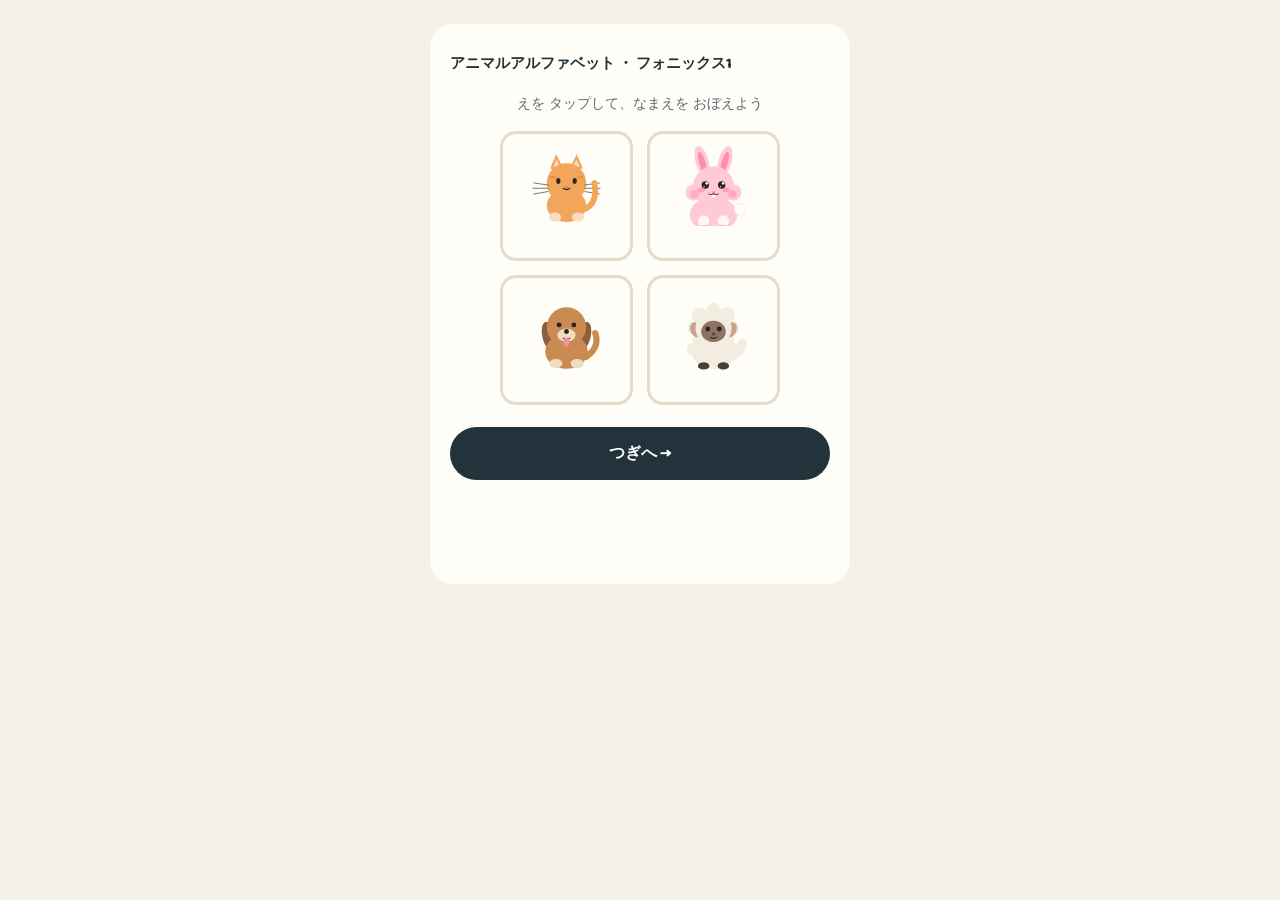
==== animal-alphabet.html @ f4f2beb2 "Add files via upload" ====
<!DOCTYPE html>
<html lang="ja">
<head>
<meta charset="UTF-8" />
<meta name="viewport" content="width=device-width, initial-scale=1.0" />
<title>アニマルアルファベット | AIこども英語教育 プロトタイプ</title>
<link rel="stylesheet" href="style.css" />
<style>
  .aa-grid {
    display: grid;
    grid-template-columns: 1fr 1fr;
    grid-auto-rows: minmax(110px, auto);
    gap: 14px;
    width: 280px;
    margin: 0 auto 22px;
  }
  .aa-card {
    border: 3px solid #E2DCCB;
    border-radius: 16px;
    background: #FFFDF7;
    cursor: pointer;
    padding: 10px 6px 8px;
    display: flex;
    flex-direction: column;
    align-items: center;
    justify-content: center;
    min-height: 110px;
  }
  .aa-card svg { width: 100%; max-height: 82px; display: block; }
  .aa-card.done { border-color: #2E7D32; background: #EAF7EC; }
  .aa-letters {
    font-family: 'Baloo 2', sans-serif;
    font-weight: 800;
    font-size: 16px;
    letter-spacing: 2px;
    color: #22333B;
    min-height: 22px;
    margin-top: 2px;
  }
  .aa-animal-btn {
    border: 3px solid #E2DCCB;
    border-radius: 16px;
    background: #FFFDF7;
    cursor: pointer;
    padding: 8px;
    min-height: 110px;
    display: flex;
    align-items: center;
    justify-content: center;
  }
  .aa-animal-btn svg { width: 100%; max-height: 100px; display: block; }
  .aa-animal-btn.wrong-shake { animation: shakeX 0.4s ease; border-color: #FF6B6B; }
  .aa-animal-btn.correct-flash { border-color: #2E7D32; background: #EAF7EC; }
  .aa-letter-tile {
    padding: 10px 16px;
    border-radius: 14px;
    border: none;
    color: white;
    font-family: 'Baloo 2', sans-serif;
    font-weight: 800;
    font-size: 20px;
    cursor: pointer;
    background: #06AED5;
    box-shadow: 0 4px 0 rgba(0,0,0,0.12);
  }
  .aa-built-letter {
    font-family: 'Baloo 2', sans-serif;
    font-weight: 800;
    font-size: 20px;
    color: white;
    background: #06AED5;
    border-radius: 10px;
    padding: 6px 12px;
  }
  .aa-big-letter {
    font-family: 'Baloo 2', sans-serif;
    font-weight: 800;
    font-size: 56px;
    color: #FF6B6B;
    text-align: center;
    margin-bottom: 6px;
  }
</style>
</head>
<body>

<div class="card" id="app">
  <div class="confetti-layer" id="confetti"></div>

  <div class="card-header">
    <span class="card-title">アニマルアルファベット ・ フォニックス1</span>
    <div class="stars" id="stars"></div>
  </div>

  <!-- ① たんごレッスン -->
  <div class="phase fade-in" data-phase="vocab">
    <p class="subtitle">えを タップして、なまえを おぼえよう</p>
    <div class="aa-grid" id="vocabGrid"></div>
    <button id="toSpellBtn" class="btn-primary" style="margin-top:6px;">つぎへ →</button>
  </div>

  <!-- ② スペリングクイズ -->
  <div class="phase fade-in hidden" data-phase="spell">
    <p class="subtitle">レターを ならべて つづりを かんせいさせよう</p>
    <div id="spellAnimal" style="width:110px; height:110px; margin:0 auto 10px;"></div>
    <div id="spellBuilt" style="min-height:46px; display:flex; flex-wrap:wrap; gap:6px; justify-content:center; align-items:center; margin-bottom:14px; padding:10px 12px; background:#FFFDF7; border:2px dashed #E2DCCB; border-radius:16px;"></div>
    <div id="spellTray" style="display:flex; flex-wrap:wrap; gap:10px; justify-content:center; margin-bottom:18px;"></div>
    <div id="spellFeedback"></div>
  </div>

  <!-- ③ アルファベット逆引きクイズ -->
  <div class="phase fade-in hidden" data-phase="reverse">
    <p class="subtitle">この もじから はじまる どうぶつは どれ？</p>
    <div class="aa-big-letter" id="reverseLetter"></div>
    <div class="aa-grid" id="reverseGrid"></div>
    <div id="reverseFeedback"></div>
  </div>

  <!-- 完了 -->
  <div class="phase fade-in hidden" data-phase="done" style="padding-top:20px;">
    <div class="pulse-2x" style="font-size:64px; margin-bottom:12px;">🎉</div>
    <div class="done-title" style="color:#FF6B6B;">アルファベットマスター！</div>
    <div class="done-sub">4つの どうぶつの なまえを おぼえたね</div>
    <div class="stars" id="starsDone" style="justify-content:center;"></div>
    <button id="restartBtn" class="btn-outline-teal" style="margin-top:26px;">もう一度あそぶ</button>
  </div>
</div>

<script src="common.js"></script>
<script src="animal-alphabet.js"></script>
</body>
</html>
---- style.css ----
@import url('https://fonts.googleapis.com/css2?family=Baloo+2:wght@500;700;800&family=Nunito:wght@600;800&display=swap');

* { box-sizing: border-box; }

html, body {
  margin: 0;
  padding: 0;
  background: #F5F1E8;
  font-family: 'Baloo 2', 'Nunito', 'Hiragino Maru Gothic ProN', sans-serif;
  color: #22333B;
}

a { color: inherit; }

.card {
  background: #FFFDF7;
  min-height: 560px;
  border-radius: 24px;
  padding: 28px 20px 32px;
  max-width: 420px;
  margin: 24px auto;
  box-sizing: border-box;
  position: relative;
  overflow: hidden;
}

.card-header {
  display: flex;
  justify-content: space-between;
  align-items: center;
  margin-bottom: 18px;
}

.card-title {
  font-weight: 700;
  font-size: 15px;
  color: #22333B;
}

.stars { display: flex; gap: 4px; }
.stars svg { display: block; }

.phase { text-align: center; }
.hidden { display: none !important; }

rt {
  font-size: 0.55em;
  color: #8A8378;
  font-weight: 600;
  user-select: none;
}

.subtitle {
  font-family: 'Nunito', sans-serif;
  color: #5C6B73;
  font-size: 14px;
  margin: 0 0 18px;
}

.btn-primary {
  width: 100%;
  background: #22333B;
  color: white;
  border: none;
  border-radius: 999px;
  padding: 14px 0;
  font-family: 'Baloo 2', sans-serif;
  font-weight: 700;
  font-size: 16px;
  display: flex;
  align-items: center;
  justify-content: center;
  gap: 8px;
  cursor: pointer;
}

.btn-outline-teal {
  background: #F0FBFB;
  border: 2px solid #06AED5;
  border-radius: 999px;
  padding: 10px 20px;
  display: inline-flex;
  align-items: center;
  gap: 8px;
  cursor: pointer;
  font-family: 'Nunito', sans-serif;
  font-weight: 800;
  color: #06AED5;
}

.btn-outline-gold {
  background: #FFF3D6;
  border: 2px solid #FFC43D;
  border-radius: 999px;
  padding: 12px 26px;
  display: inline-flex;
  align-items: center;
  gap: 10px;
  cursor: pointer;
  font-family: 'Nunito', sans-serif;
  font-weight: 800;
  color: #8A6D1B;
}

.btn-outline-coral {
  background: #FDEDEA;
  border: 2px solid #FF6B6B;
  border-radius: 999px;
  padding: 10px 22px;
  display: inline-flex;
  align-items: center;
  gap: 8px;
  cursor: pointer;
  font-family: 'Nunito', sans-serif;
  font-weight: 800;
  color: #C1440E;
}

.feedback-row {
  display: flex;
  align-items: center;
  justify-content: center;
  gap: 8px;
  font-family: 'Baloo 2', sans-serif;
  font-weight: 700;
  font-size: 16px;
  margin-bottom: 18px;
}
.feedback-correct { color: #2E7D32; }
.feedback-wrong { color: #C1440E; }

.done-title {
  font-family: 'Baloo 2', sans-serif;
  font-weight: 800;
  font-size: 26px;
  margin-bottom: 6px;
}
.done-sub {
  font-family: 'Nunito', sans-serif;
  color: #5C6B73;
  font-size: 14px;
  margin-bottom: 22px;
}

@keyframes popBounce {
  0% { transform: scale(1); }
  30% { transform: scale(1.18) rotate(-3deg); }
  60% { transform: scale(0.95) rotate(2deg); }
  100% { transform: scale(1); }
}
@keyframes shakeX {
  0%, 100% { transform: translateX(0); }
  25% { transform: translateX(-8px); }
  75% { transform: translateX(8px); }
}
@keyframes floatUp {
  0% { opacity: 0; transform: translateY(6px); }
  100% { opacity: 1; transform: translateY(0); }
}
@keyframes celebPulse {
  0%, 100% { transform: scale(1); }
  50% { transform: scale(1.15); }
}
@keyframes confettiBurst {
  0% { transform: translate(0,0) rotate(0deg); opacity: 1; }
  100% { transform: translate(var(--dx), var(--dy)) rotate(var(--rot)); opacity: 0; }
}

.bounce { animation: popBounce 0.5s ease; }
.shake { animation: shakeX 0.4s ease; }
.fade-in { animation: floatUp 0.35s ease; }
.pulse-2x { animation: celebPulse 0.6s ease-in-out 2; }

.confetti-layer {
  position: absolute;
  inset: 0;
  pointer-events: none;
  overflow: hidden;
}
.confetti-piece {
  position: absolute;
  left: 50%;
  top: 34%;
  font-size: 22px;
  animation: confettiBurst 1.1s ease-out forwards;
}

/* ホーム画面（一覧）用 */
.home-wrap {
  max-width: 480px;
  margin: 0 auto;
  padding: 48px 20px;
}
.home-title {
  font-size: 22px;
  font-weight: 800;
  text-align: center;
  margin-bottom: 4px;
}
.home-sub {
  text-align: center;
  font-family: 'Nunito', sans-serif;
  color: #5C6B73;
  font-size: 14px;
  margin-bottom: 32px;
}
.lesson-list {
  display: flex;
  flex-direction: column;
  gap: 14px;
}
.lesson-link {
  display: block;
  text-decoration: none;
  background: white;
  border-radius: 20px;
  padding: 18px 20px;
}
.lesson-module {
  font-size: 11px;
  font-weight: 800;
  margin-bottom: 4px;
}
.lesson-name { font-weight: 800; font-size: 18px; }
.lesson-desc { font-size: 13px; color: #5C6B73; margin-top: 4px; }
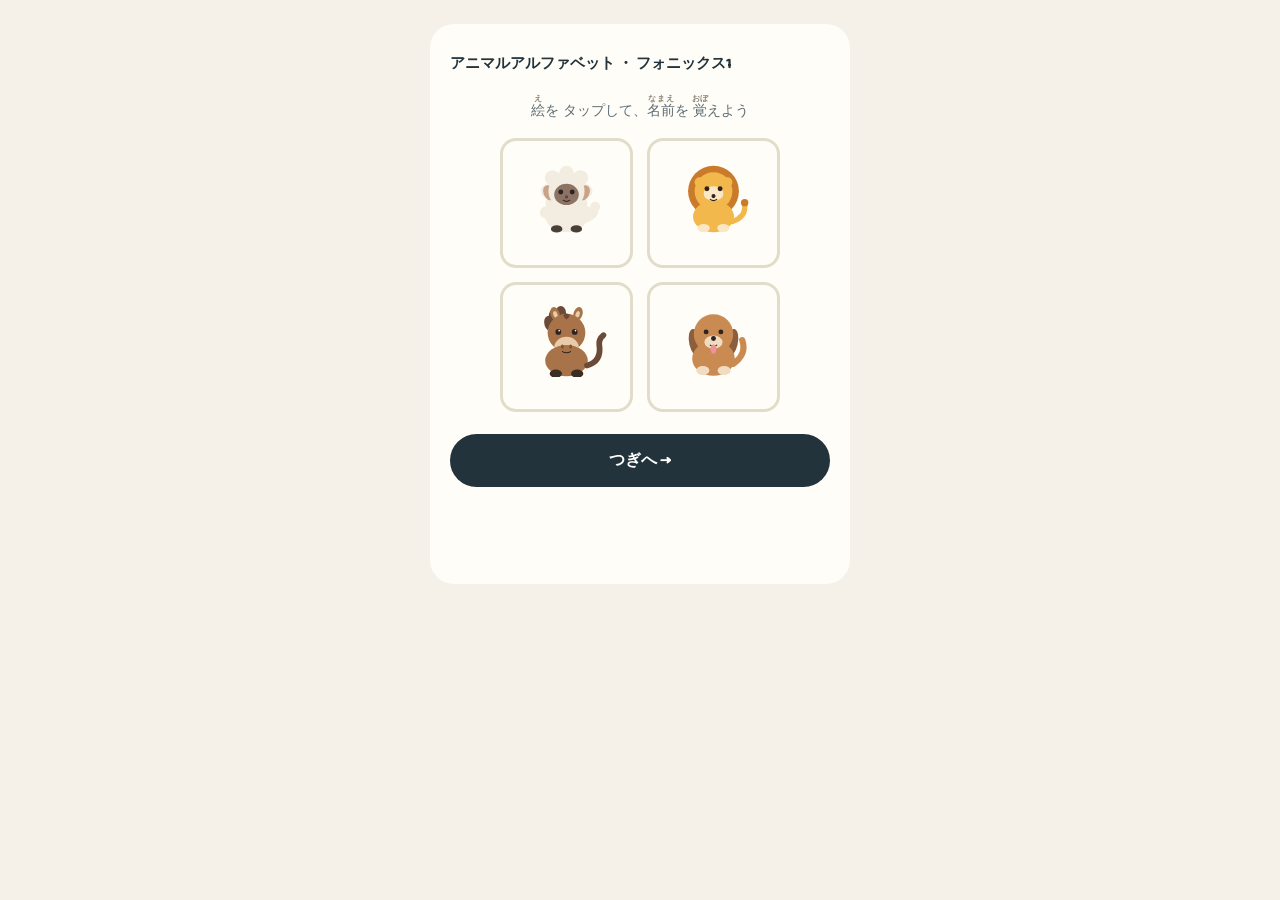
==== commit 144c8731: "Add files via upload" ====
--- a/animal-alphabet.html
+++ b/animal-alphabet.html
@@ -94,14 +94,14 @@
 
   <!-- ① たんごレッスン -->
   <div class="phase fade-in" data-phase="vocab">
-    <p class="subtitle">えを タップして、なまえを おぼえよう</p>
+    <p class="subtitle"><ruby>絵<rt>え</rt></ruby>を タップして、<ruby>名前<rt>なまえ</rt></ruby>を <ruby>覚<rt>おぼ</rt></ruby>えよう</p>
     <div class="aa-grid" id="vocabGrid"></div>
     <button id="toSpellBtn" class="btn-primary" style="margin-top:6px;">つぎへ →</button>
   </div>
 
   <!-- ② スペリングクイズ -->
   <div class="phase fade-in hidden" data-phase="spell">
-    <p class="subtitle">レターを ならべて つづりを かんせいさせよう</p>
+    <p class="subtitle">レターを <ruby>並<rt>なら</rt></ruby>べて つづりを <ruby>完成<rt>かんせい</rt></ruby>させよう</p>
     <div id="spellAnimal" style="width:110px; height:110px; margin:0 auto 10px;"></div>
     <div id="spellBuilt" style="min-height:46px; display:flex; flex-wrap:wrap; gap:6px; justify-content:center; align-items:center; margin-bottom:14px; padding:10px 12px; background:#FFFDF7; border:2px dashed #E2DCCB; border-radius:16px;"></div>
     <div id="spellTray" style="display:flex; flex-wrap:wrap; gap:10px; justify-content:center; margin-bottom:18px;"></div>
@@ -110,7 +110,7 @@
 
   <!-- ③ アルファベット逆引きクイズ -->
   <div class="phase fade-in hidden" data-phase="reverse">
-    <p class="subtitle">この もじから はじまる どうぶつは どれ？</p>
+    <p class="subtitle">この <ruby>文字<rt>もじ</rt></ruby>から <ruby>始<rt>はじ</rt></ruby>まる <ruby>動物<rt>どうぶつ</rt></ruby>は どれ？</p>
     <div class="aa-big-letter" id="reverseLetter"></div>
     <div class="aa-grid" id="reverseGrid"></div>
     <div id="reverseFeedback"></div>
@@ -120,7 +120,7 @@
   <div class="phase fade-in hidden" data-phase="done" style="padding-top:20px;">
     <div class="pulse-2x" style="font-size:64px; margin-bottom:12px;">🎉</div>
     <div class="done-title" style="color:#FF6B6B;">アルファベットマスター！</div>
-    <div class="done-sub">4つの どうぶつの なまえを おぼえたね</div>
+    <div class="done-sub">4つの <ruby>動物<rt>どうぶつ</rt></ruby>の <ruby>名前<rt>なまえ</rt></ruby>を <ruby>覚<rt>おぼ</rt></ruby>えたね</div>
     <div class="stars" id="starsDone" style="justify-content:center;"></div>
     <button id="restartBtn" class="btn-outline-teal" style="margin-top:26px;">もう一度あそぶ</button>
   </div>
